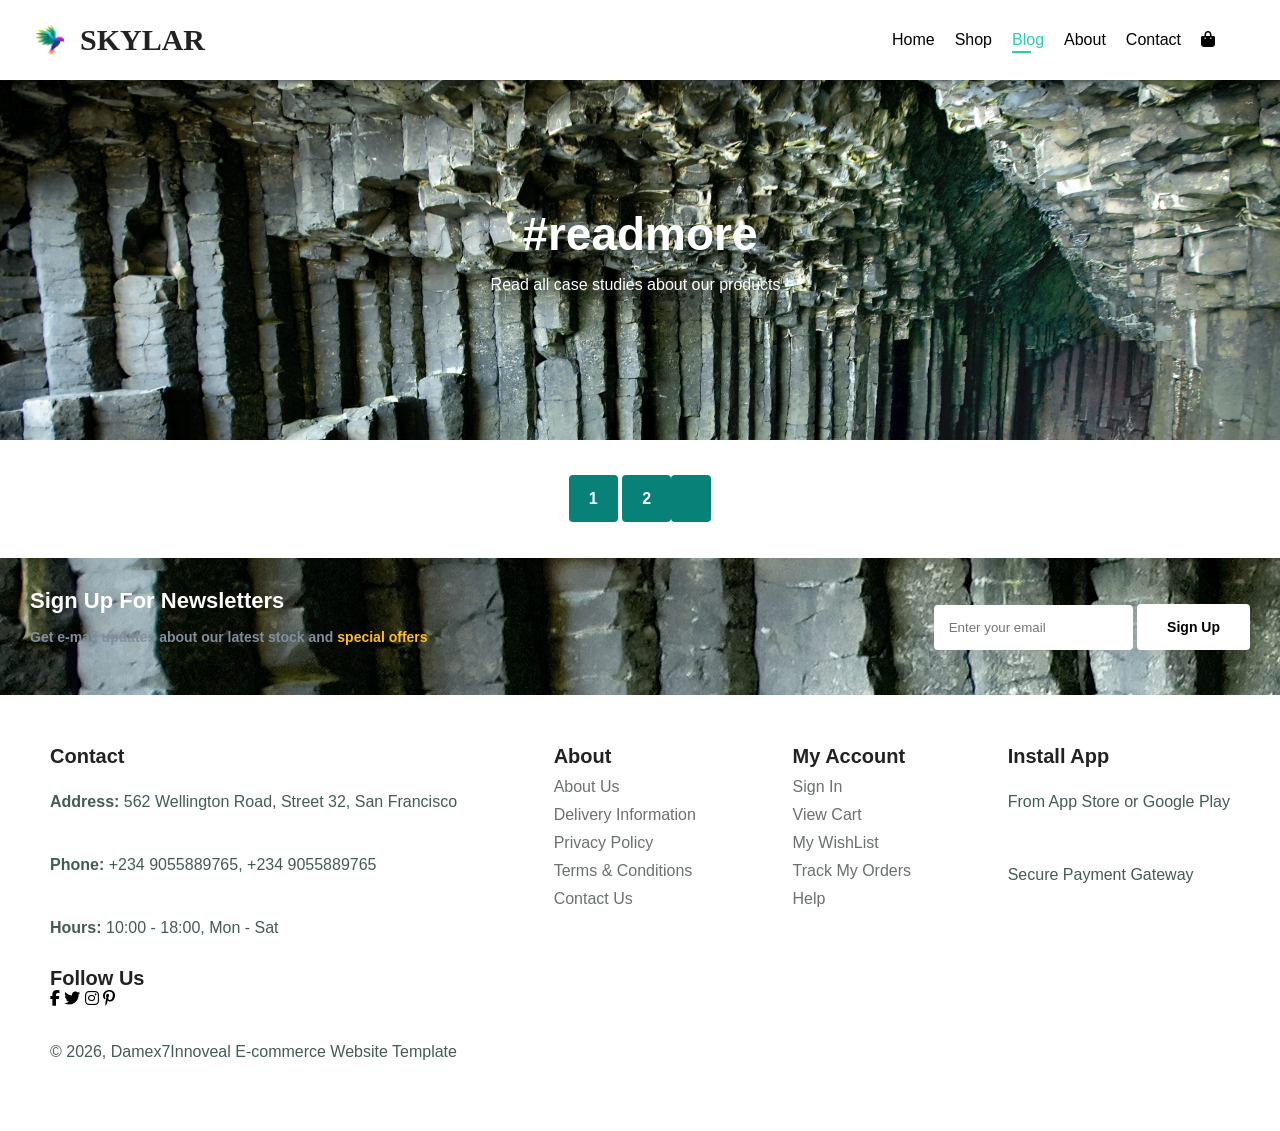
==== blog.html @ 4b497063 "first" ====
<!DOCTYPE html>
<html lang="en">
<head>
    <meta charset="UTF-8">
    <meta name="viewport" content="width=device-width, initial-scale=1.0">
    <link rel="stylesheet" href="https://cdnjs.cloudflare.com/ajax/libs/font-awesome/6.6.0/css/all.min.css">
    <link rel="icon" href="./img/bird_2.jpg">
    <link rel="stylesheet" href="style.css">
    <title>Skylar</title>
</head>
<body>
    
    <section class="header" id="header">
        <nav class="nav-bar">
            <div class="logo"><img src="./img/bird_2.jpg" alt="#"><h2>SKYLAR</h2></div>

            

            <div class="navbarul" id="navbarul">
                <ul id="nav_barul" class="nav_barul">
                    <li><a href="./index.html">Home</a></li>
                    <li><a  href="./shop.html">Shop</a></li>
                    <li><a class="active" href="./blog.html">Blog</a></li>
                    <li><a href="#">About</a></li>
                    <li><a href="#">Contact</a></li>
                    <li><a href="cart.html"><i class="fa-solid fa-bag-shopping"></i></a></li>
                    <div class="cancel" id="cancel">
                        <i class="fa-solid fa-xmark"></i>
                    </div>
                </ul>
            </div>
            
            <div class="bars" id="bars">
                <i class="fa-solid fa-bars"></i>
            </div>
            
        </nav>
    </section>

    <section class="pageheader" id="blogheader">
        <h2>#readmore</h2>  
        <p>Read all case studies about our products !</p>
    </section>

    

    <section class="pagination" id="pagination">
        <a href="#">1</a>
        <a href="#">2</a>
        <a href="#"><i class="fal fa-long-arrow-alt-right"></i></a>
    </section>

    <section class="newsletter" id="newsletter">
        <div class="newstext">
            <h4>Sign Up For Newsletters</h4>
            <p>Get e-mail updates about our latest stock and <span>special offers</span></p>
        </div>
        <div class="form">
            <form action="#">
                <input type="email" placeholder="Enter your email">
                <button class="normal">Sign Up</button>
            </form>
        </div>
    </section>

    <footer class="footer">
        <div class="col">
            <h4>Contact</h4>
            <p><strong>Address: </strong>562 Wellington Road, Street 32, San Francisco</p>
            <p><strong>Phone: </strong>+234 9055889765, +234 9055889765</p>
            <p><strong>Hours: </strong> 10:00 - 18:00, Mon - Sat</p>
            <div class="follow">
                <h4>Follow Us</h4>
                <div class="icon">
                    <i class="fab fa-facebook-f"></i>
                    <i class="fab fa-twitter"></i>
                    <i class="fab fa-instagram"></i>
                    <i class="fab fa-pinterest-p"></i>
                </div>
            </div>
        </div>

        <div class="col">
            <h4>About</h4>
            <a href="#">About Us</a>
            <a href="#">Delivery Information</a>
            <a href="#">Privacy Policy</a>
            <a href="#">Terms & Conditions</a>
            <a href="#">Contact Us</a>
        </div>

        <div class="col">
            <h4>My Account</h4>
            <a href="#">Sign In</a>
            <a href="#">View Cart</a>
            <a href="#">My WishList</a>
            <a href="#">Track My Orders</a>
            <a href="#">Help</a>
        </div>

        <div class="col install">
            <h4>Install App</h4>
            <p>From App Store or Google Play</p>
            <div class="row">

            </div>
            <p>Secure Payment Gateway</p>
        </div>

        <div class="copyright">
            <p>&copy; 2026, Damex7Innoveal E-commerce Website Template</p>
        </div>
    </footer>

    <script src="./script.js"></script>
</body>
</html>
---- style.css ----
*{
    margin: 0;
    padding: 0;
    font-family: sans-serif;
}

/* h1, h2, h4... */
h1{
    font-size: 50px;
    line-height: 64px;
    color: #222;
}

h2{
    font-size: 46px;
    line-height: 54px;
    color: #222;
}

h4{
    font-size: 20px;
    color: #222;
}

h6{
    font-size: 12px;
    font-weight: 700;
    color: #222;
}

p{
    font-size: 16px;
    color: #465b52;
    margin: 15px 0 20px 0;
}

/* header */

.header, .nav-bar{
    display: flex;
    justify-content: space-between;
    box-shadow: 0px 0px 8px rgba(0, 0, 0, 0.3);
    height: 80px;
    width: 100%;
    position: sticky;
    top: 0;
    left: 0;
    z-index: 999;
    background-color: white;
}

.nav-bar{
    padding-left: 20px;
    padding-right: 65px;
}

.navbarul{
    display: flex;
    justify-content: center;
}

.nav_barul{
    display: flex;
    gap: 20px;
    list-style-type: none;
    align-items: center;
}

.nav_barul li {
    position: relative;
}

.nav_barul li a{
    text-decoration: none;
    color: black;
}

.nav_barul li a:hover, .nav-bar ul li a.active{
    /* border-bottom: 2px solid #25d2a7; */
    color: #25d2a7;
    transition: 0.2s;
}

.nav_barul li a.active::after,.nav-bar ul li a:hover::after{
    content: "";
    width: 60%;
    height: 2px;
    background: #25d2a7;
    position: absolute;
    bottom: -4px;
    left: 0px;
}

.logo{
    display: flex;
    justify-content: center;
    align-items: center;
}

.logo img {
    height: 60px;
    width: 60px;
}

.nav-bar h2{
    font-size: 30px;
    font-family: Cambria, Cochin, Georgia, Times, 'Times New Roman', serif;
}

/* Home Page */
.hero{
    background-image: url(./img/portrait-man-wearing-white-clothes.jpg);
    background-size: cover;
    background-repeat: no-repeat;
    background-position: top 25% right 0%;
    display: flex;
    flex-direction: column;
    align-items: flex-start;
    justify-content: center;
    height: 90vh;
    width: 100%;
}

.hero h4{
    padding-bottom: 15px;
}

.hero h1{
    color: #088178;
}

.hero .content{
    padding-left: 50px;
}

.hero button{
    border: none;
    padding: 20px;
    border-radius: 20px;
    cursor: pointer;
    background-color: #a8adab;
    font: 14px;
    font: 900;
}

.hero button:hover{
    background-color: #088178;
    color: white;
    transition: 0.2s;
}

/* feature */
.feature{
    padding: 40px 80px;
    display: flex;
    flex-wrap: wrap;
    justify-content: center;
    gap: 20px;
}

.fe-box img{
    height: 150px;
    width: 100px;
    border: none;
}

.fe-box{
    height: 150px;
    width: 100px;
    display: flex;
    flex-direction: column;
    gap: 10px;
    align-items: center;
    justify-content: center;
    padding: 30px;
    box-shadow: 0px 0px 8px rgba(0, 0, 0, 0.3);
    cursor: pointer;
}

.fe-box:hover{
    box-shadow: 10px 10px 54px rgba(70, 62, 221, 0.1);
}

.fe-box h6{
    background-color: pink;
    color: #088178;
    padding: 5px;
}

.fe-box:nth-child(2) h6{
    background-color: #7fdf84;
    color: #088178;
}

.fe-box:nth-child(3) h6{
    background-color: #6ec1d6;
    color: #348580;
}

.fe-box:nth-child(4) h6{
    background-color: #c4afd9;
    color: #7e6f8d;
}

.fe-box:nth-child(5) h6{
    background-color: rgb(226, 179, 187);
    color: #348580;
}

.fe-box:nth-child(6) h6{
    background-color: rgb(250, 229, 233);
    color: #348580;
}

.product1{
    text-align: center;
    margin-top: 50px;
    margin-bottom: 50px;
}

.product1 .pro-container{
    display: flex;
    flex-wrap: wrap;
    gap: 10px;
    justify-content: center;
    padding: 5px;
}

.product1 .pro-container .pro{
    height: 100%;
    position: relative;
    border: 1px solid #e3e5e4;
    padding: 1px;
    cursor: pointer;
}

.product1 .pro-container .pro:hover{
    box-shadow: 0px 0px 8px rgba(0, 0, 0, 0.3);
}

.product1 .pro-container .pro img{
    height: 150px;
    width: 100%;
}

.product1 .pro .des{
    text-align: start;
    padding: 10px 0;
}

.product1 .pro .des span{
    color: #606063;
    font-size: 12px;
}

.product1 .pro .des h5{
    padding-top: 7px;
    color: #1a1a1a;
    font-size: 14px;
}

.product1 .pro .des i{
    font-size: 12px;
    color: rgb(243, 181, 25);
}

.product1 .pro .des h4{
    padding-top: 7px;
    font-size: 15px;
    font-weight: 700;
    color: #088178;
}

.product1 .pro .cart{
    width: 40px;
    height: 40px;
    line-height: 40px;
    border-radius: 50px;
    background-color: #e8f6ea;
    border: 1px solid #cce7d0;
    color:#088178;
    position: absolute;
    bottom: 10px;
    right: 10px;
}

.banner{
    display: flex;
    flex-direction: column;
    text-align: center;
    justify-content: center;
    align-items: center;
    margin: 40px 0;
    background: linear-gradient(to right top, #631717, #f8a872);
    width: 100%;
    height: 40vh;
}

.banner h4{
    color: white;
    font-size: 16px;
}

.banner h2{
    color: white;
    font-size: 30px;
    padding: 10px 0;
}

.banner h2 span{
    color: #25d2a7;
}

button.normal{
    font-size: 14px;
    font-weight: 600;
    padding: 15px 30px;
    color: #000;
    background-color: #fff;
    border-radius: 4px;
    cursor: pointer;
    border: none;
    outline: none;
    transition: 0.2s;
}

button.normal:hover{
    background-color: #25d2a7;
    color: white;
}

.sm-banner{
    display: flex;
    flex-wrap: wrap;
    gap: 10px;
    justify-content: center;
}

.sm-banner .banner-box{
    display: flex;
    flex-direction: column;
    text-align: left;
    justify-content: center;
    align-items: flex-start;
    margin: 40px 0;
    /* background: linear-gradient(to right top, #631717, #f8a872); */
    /* min-width: 580px; */
    width: 38%;
    height: 50vh;
    background-image: url(./img/cave.jpg);
    background-size: cover;
    background-repeat: no-repeat;
    padding: 30px;
    cursor: pointer;
}

.sm-banner .banner-box h2{
    color: white;
    font-size: 28px;
    font-weight: 800;
}

.sm-banner .banner-box h4{
    color: white;
    font-size: 20px;
    font-weight: 300;
}

.sm-banner .banner-box span{
    color: white;
    font-size: 14px;
    font-weight: 500;
    padding-bottom: 15px;
}

button.white{
    font-size: 13px;
    font-weight: 600;
    padding: 11px 18px;
    color: #fff;
    background-color: transparent;
    border: 1px solid #fff;
    cursor: pointer;
    outline: none;
    transition: 0.2s;
}

.sm-banner .banner-box:hover button{
    background: #25d2a7;
}

.banner3{
    display: flex;
    flex-wrap: wrap;
    gap: 10px;
    justify-content: center;
}

.banner3 .banner-box{
    display: flex;
    flex-direction: column;
    text-align: left;
    justify-content: center;
    align-items: flex-start;
    margin: 40px 0; 
    width: 25%;
    height: 30vh;
    background-image: url(./img/cave.jpg);
    background-size: cover;
    background-repeat: no-repeat;
    padding: 20px;
    margin-bottom: 20px;
    cursor: pointer;
}

.banner3 h2{
    color: white;
    font-size: 22px;
    font-weight: 900;
}

.banner3 h3{
    color: #ec544e;
    font-size: 15px;
    font-weight: 800;
}

.newsletter{
    display: flex;
    justify-content: space-between;
    flex-wrap: wrap;
    align-items: center;
    background-image: url(./img/cave.jpg);
    background-repeat: no-repeat;
    background-position: 20% 30%;
    padding: 30px;
}


.newsletter h4{
    font-size: 22px;
    font-weight: 700;
    color: #fff;
}

.newsletter p{
    font-size: 14px;
    font-weight: 600;
    color: #818ea0;
}

.newsletter p span{
    color: #ffbd27;
}

.newsletter input{
    border: 1px solid transparent;
    padding: 14px;
    border-radius: 4px;
    outline: none;
}

.newsletter button{
    font-size: 14px;
    font-weight: 600;
    cursor: pointer;
    transition: 0.2s;
}

.newsletter button:hover{
    color: #fff;
    background-color: #25d2a7;
}

footer, .footer{
    display: flex;
    flex-wrap: wrap;
    justify-content: space-between;
    padding: 50px;
}

.col{
    display: flex;
    flex-direction: column;
    align-items: flex-start;
    margin-bottom: 20px;
    gap: 10px;
}

.col a{
    color: #6b716f;
    text-decoration: none;
}

.col a:hover{
    color: #c4afd9;
}

.bars{
    display: flex;
    justify-content: center;
    align-items: center;
    display: none;
}

.cancel{
    display: flex;
    justify-content: center;
    align-items: center;
    display: none;
}

/* SHOP PAGE */

.pageheader{
    background-image: url(./img/cave.jpg);
    width: 100%;
    height: 40vh;
    background-size: cover;
    display: flex;
    justify-content: center;
    text-align: center;
    flex-direction: column;
}

.pageheader h2{
    color: #fff;
}

.pageheader p{
    color: #fff;
}

.pagination{
    text-align: center;
    padding: 50px;
}

.pagination a{
    text-decoration: none;
    background-color: #088178;
    padding: 15px 20px;
    border-radius: 4px;
    color: #fff;
    font-weight: 600;
}

.pagination a i{
    font-size: 16px;
    font-weight: 600;
}

/* sproducts */
.prodetails{
    display: flex;
    /* flex-wrap: wrap; */
    /* justify-content: center; */
}

.single-pro-image{
    width: 40%;
    padding: 10px;
    /* background-color: red; */
    text-align: center;
}

.single-pro-details{
    width: 50%;
    padding: 20px;
}


.single-pro-details select{
    padding: 5px;
    margin-top: 10px;
}


.cart-stuff input{
    width: 5%;
    padding: 10px;
    outline: none;
    border: 1px solid #606063;
    border-radius: 4px;
}

.cart-stuff button{
    padding: 10px;
    border: none;
    outline: none;
    border-radius: 4px;
    cursor: pointer;
    font-size: 14px;
    font-weight: 600;
    background-color: #25d2a7;
    color: white;
}

.cart-stuff button:hover{
    background-color: #148065;
    color: white;
}

.cart-stuff{
    margin-top: 10px;
    margin-bottom: 20px;
}

.small-img-group{
    display: flex;
    justify-content: space-between;
}

.small-img-col img{
    height: 100px;
}

.big-img img{
    height: 500px;
}

.small-img-col{
    flex-basis: 24%;
    cursor: pointer;
}


.desc1{
    display: flex;
    flex-direction: column;
    gap: 20px;
}

/* Blog Page */







@media screen and (max-width: 540px){
    .nav-bar{
        padding: 0;
    }

    .shows{
        display: block !important; 
    }

    .hide{
        display: none !important;
    }

    .navbarul{
        display: none;
        width: 100%;
    }

    .nav_barul{
        padding-top: 30px;
        display: flex;
        flex-direction: column;
        align-items: center;
        background-color: #088178;
        width: 100%;
        height: 100vh;
        position: relative;
    }

    .nav-bar ul li a{
        color: white;
    }

    .bars{
        display: flex;
        justify-content: center;
        align-items: center;
        /* display: none; */
        margin-right: 15px;
    }

    .cancel{
        /* display: block; */
        display: flex;
        justify-content: center;
        align-items: center;
        position: absolute;
        right: 15px;
        color: white;
    }
}
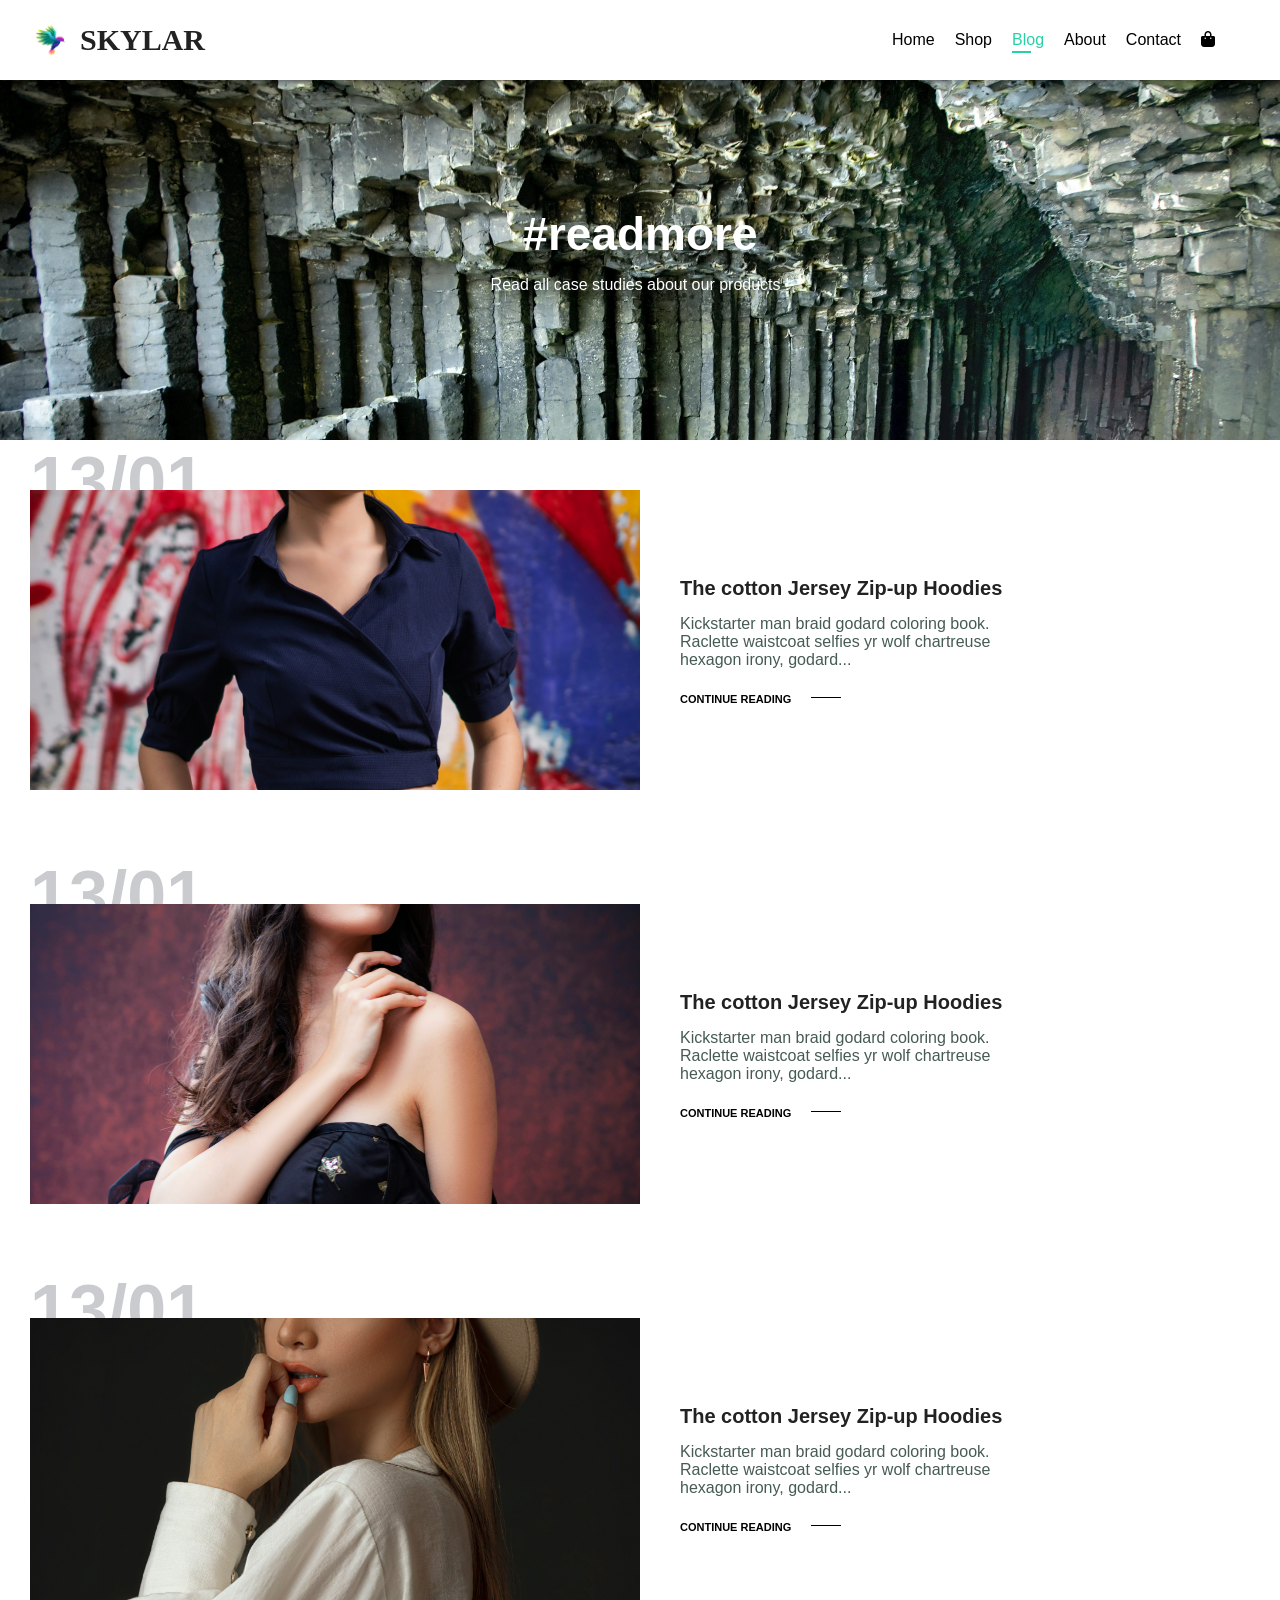
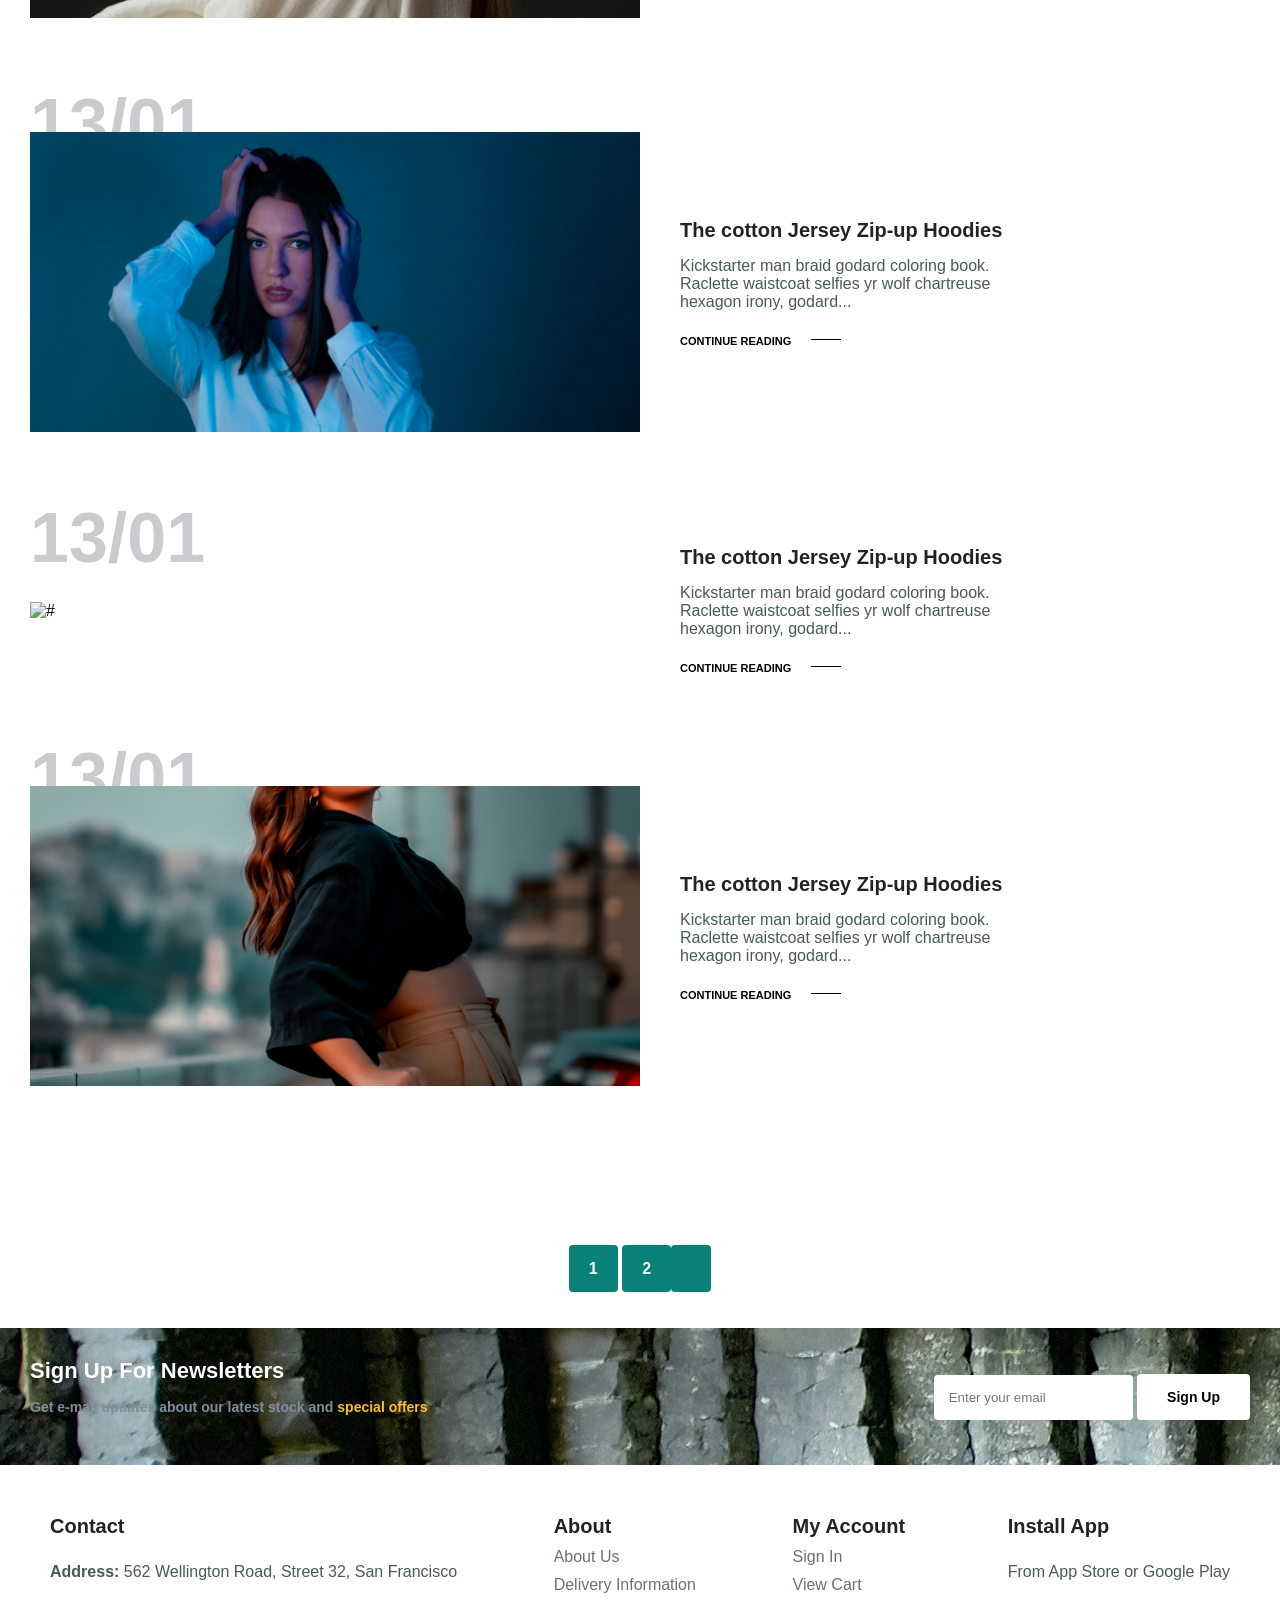
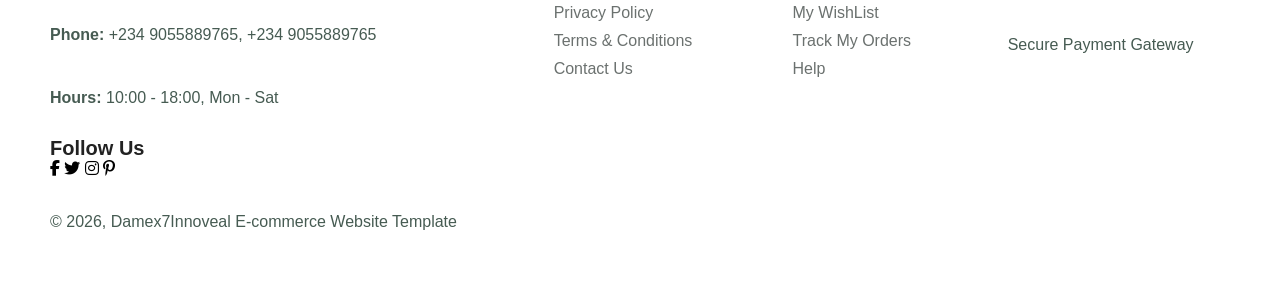
==== commit 31f9bd69: "new" ====
--- a/blog.html
+++ b/blog.html
@@ -42,7 +42,74 @@
         <p>Read all case studies about our products !</p>
     </section>
 
-    
+    <section class="blog" id="blog">
+        <div class="blog-box">
+            <div class="blog-img">
+                <img src="./img/model1.jpg" alt="#">
+            </div>
+            <div class="blog-details">
+                <h4>The cotton Jersey Zip-up Hoodies</h4>
+                <p>Kickstarter man braid godard coloring book. Raclette waistcoat selfies yr wolf chartreuse hexagon irony, godard...</p>
+                <a href="#">CONTINUE READING</a>
+            </div>
+            <h1>13/01</h1>
+        </div>
+        <div class="blog-box">
+            <div class="blog-img">
+                <img src="./img/model2.jpg" alt="#">
+            </div>
+            <div class="blog-details">
+                <h4>The cotton Jersey Zip-up Hoodies</h4>
+                <p>Kickstarter man braid godard coloring book. Raclette waistcoat selfies yr wolf chartreuse hexagon irony, godard...</p>
+                <a href="#">CONTINUE READING</a>
+            </div>
+            <h1>13/01</h1>
+        </div>
+        <div class="blog-box">
+            <div class="blog-img">
+                <img src="./img/model3.jpg" alt="#">
+            </div>
+            <div class="blog-details">
+                <h4>The cotton Jersey Zip-up Hoodies</h4>
+                <p>Kickstarter man braid godard coloring book. Raclette waistcoat selfies yr wolf chartreuse hexagon irony, godard...</p>
+                <a href="#">CONTINUE READING</a>
+            </div>
+            <h1>13/01</h1>
+        </div>
+        <div class="blog-box">
+            <div class="blog-img">
+                <img src="./img/model4.jpg" alt="#">
+            </div>
+            <div class="blog-details">
+                <h4>The cotton Jersey Zip-up Hoodies</h4>
+                <p>Kickstarter man braid godard coloring book. Raclette waistcoat selfies yr wolf chartreuse hexagon irony, godard...</p>
+                <a href="#">CONTINUE READING</a>
+            </div>
+            <h1>13/01</h1>
+        </div>
+        <div class="blog-box">
+            <div class="blog-img">
+                <img src="./img/model5.jpg" alt="#">
+            </div>
+            <div class="blog-details">
+                <h4>The cotton Jersey Zip-up Hoodies</h4>
+                <p>Kickstarter man braid godard coloring book. Raclette waistcoat selfies yr wolf chartreuse hexagon irony, godard...</p>
+                <a href="#">CONTINUE READING</a>
+            </div>
+            <h1>13/01</h1>
+        </div>
+        <div class="blog-box">
+            <div class="blog-img">
+                <img src="./img/model6.jpg" alt="#">
+            </div>
+            <div class="blog-details">
+                <h4>The cotton Jersey Zip-up Hoodies</h4>
+                <p>Kickstarter man braid godard coloring book. Raclette waistcoat selfies yr wolf chartreuse hexagon irony, godard...</p>
+                <a href="#">CONTINUE READING</a>
+            </div>
+            <h1>13/01</h1>
+        </div>
+    </section>
 
     <section class="pagination" id="pagination">
         <a href="#">1</a>
--- a/style.css
+++ b/style.css
@@ -632,12 +632,72 @@
 }
 
 /* Blog Page */
-
-
-
-
-
-
+.blog{
+    /* padding: 150px 150px 0px 150px; */
+    padding: 30px;
+}
+
+.blog .blog-box{
+    display: flex;
+    flex-wrap: wrap;
+    align-items: center;
+    width: 100%;
+    position: relative;
+    padding-bottom: 90px;
+    margin-top: 20px;
+    /* background-color: red; */
+}
+
+.blog .blog-img{
+    width: 50%;
+    margin-right: 40px;
+}
+
+.blog img{
+    width: 100%;
+    height: 300px;
+    object-fit: cover;
+}
+
+.blog .blog-details{
+    width: 30%;
+}
+
+.blog .blog-details a{
+    text-decoration: none;
+    font-size: 11px;
+    color: #000;
+    font-weight: 700;
+    position: relative;
+}
+
+.blog .blog-details a::after{
+    content: "";
+    width: 30px;
+    height: 1px;
+    background-color: #000;
+    position: absolute;
+    top: 4px;
+    right: -50px;
+}
+
+.blog .blog-details a:hover{
+    color: #088178;
+}
+
+.blog .blog-details a:hover::after{
+    background-color: #088178;
+}
+
+.blog .blog-box h1{
+    position: absolute;
+    top: -40px;
+    left: 0;
+    font-size: 70px;
+    font-weight: 700;
+    color: #c9cbce;
+    z-index: -9;
+}
 
 @media screen and (max-width: 540px){
     .nav-bar{
